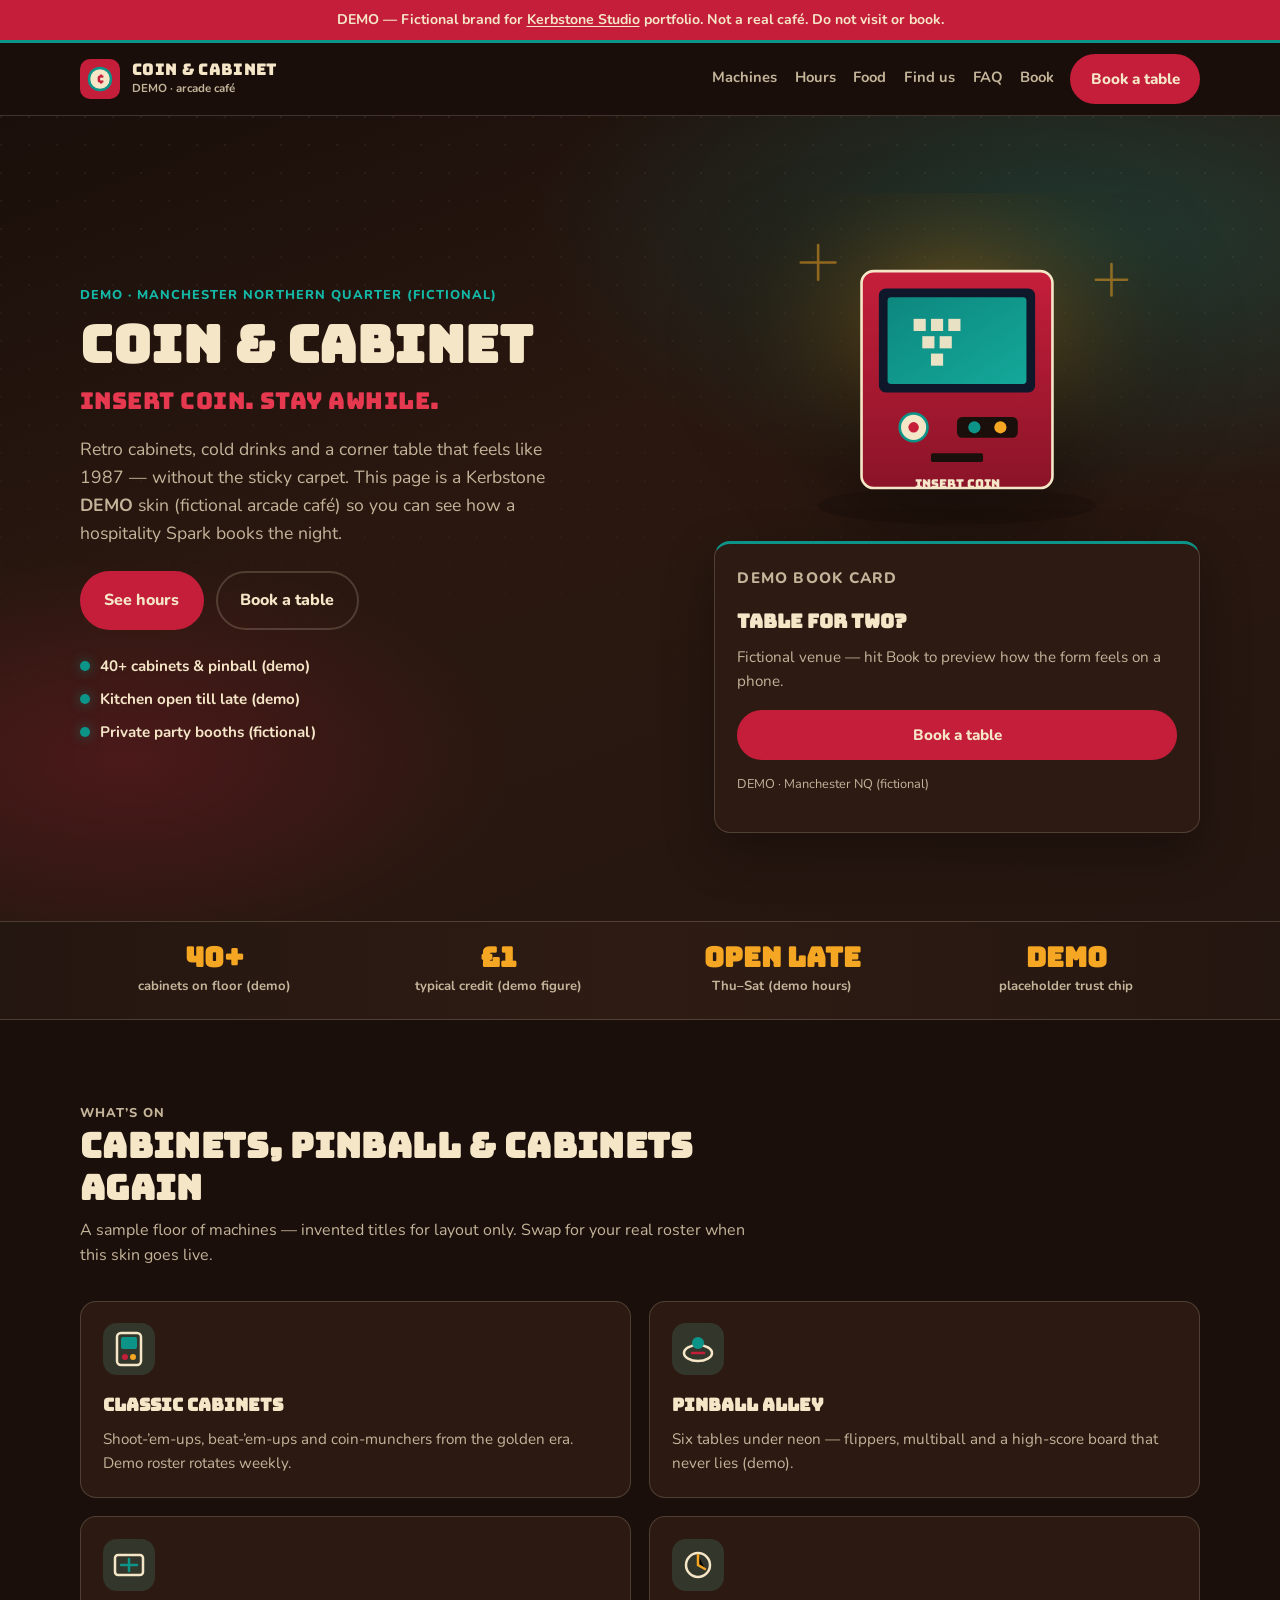
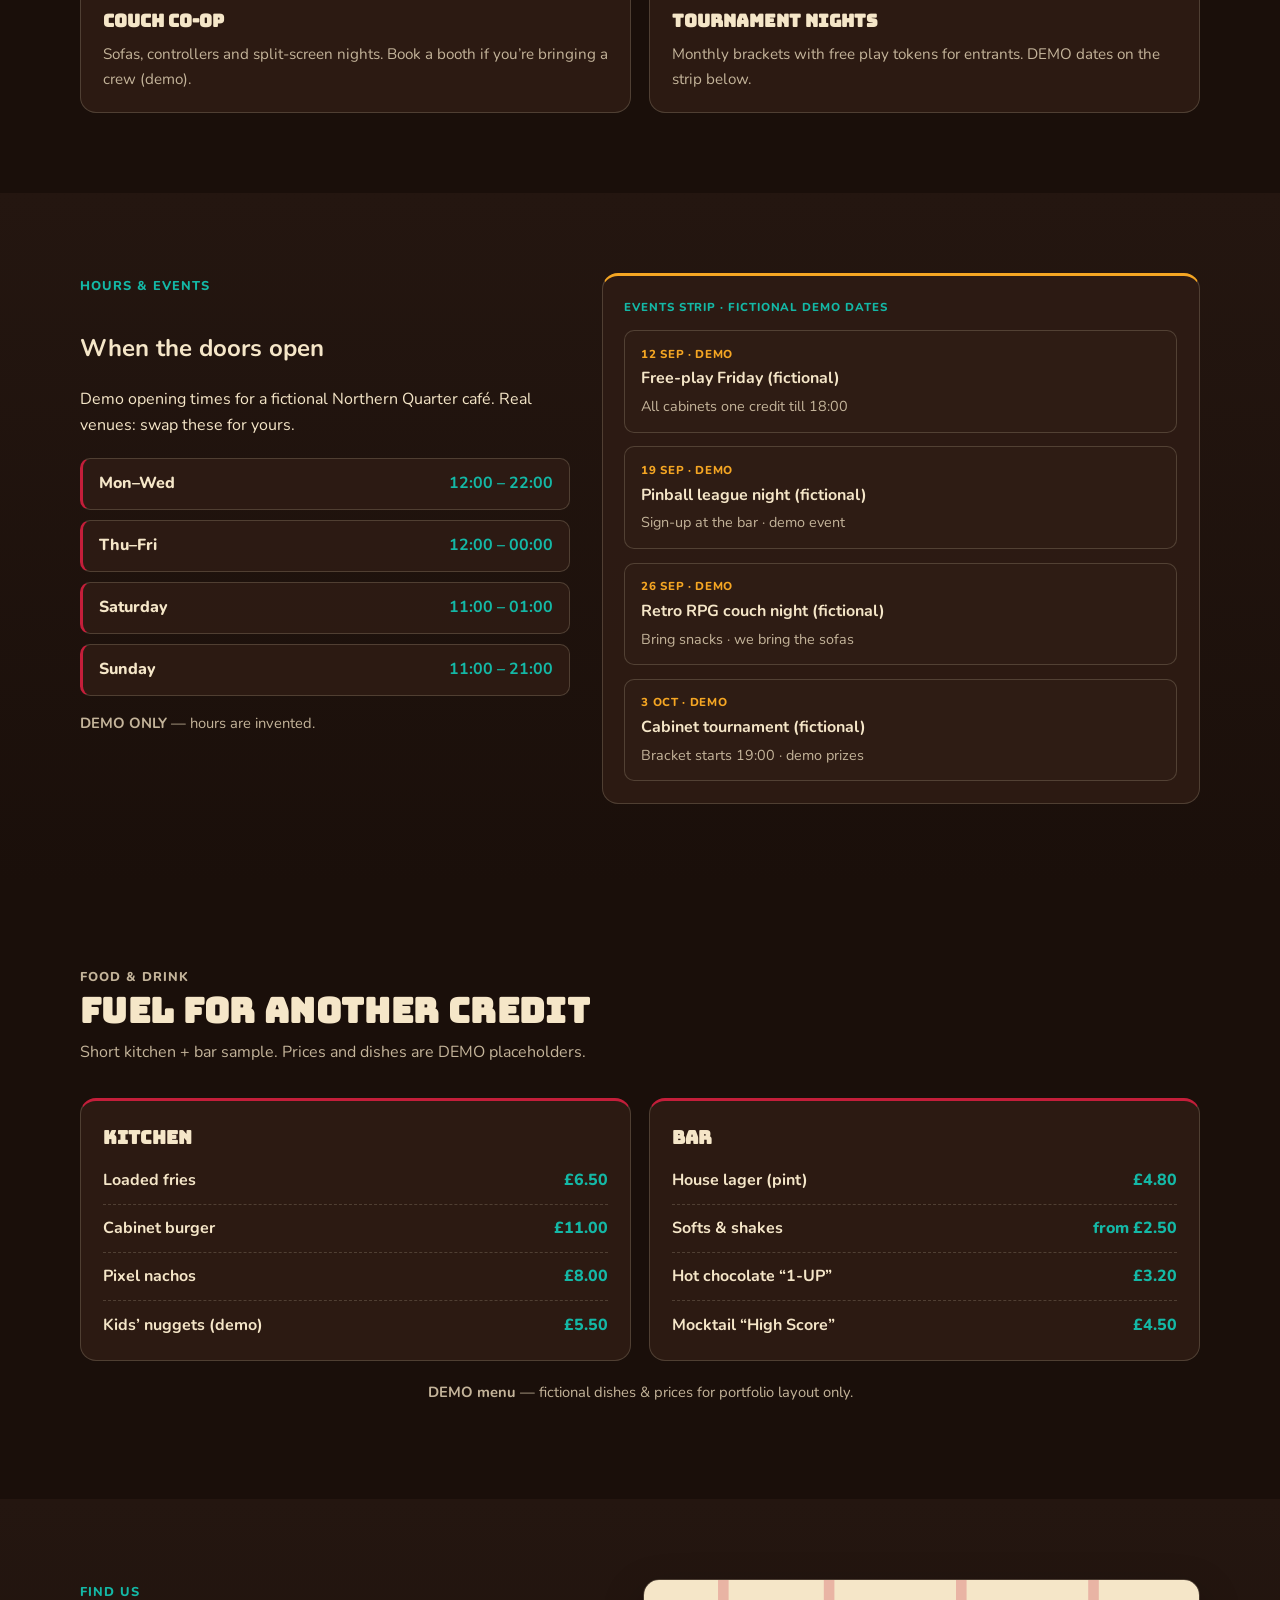
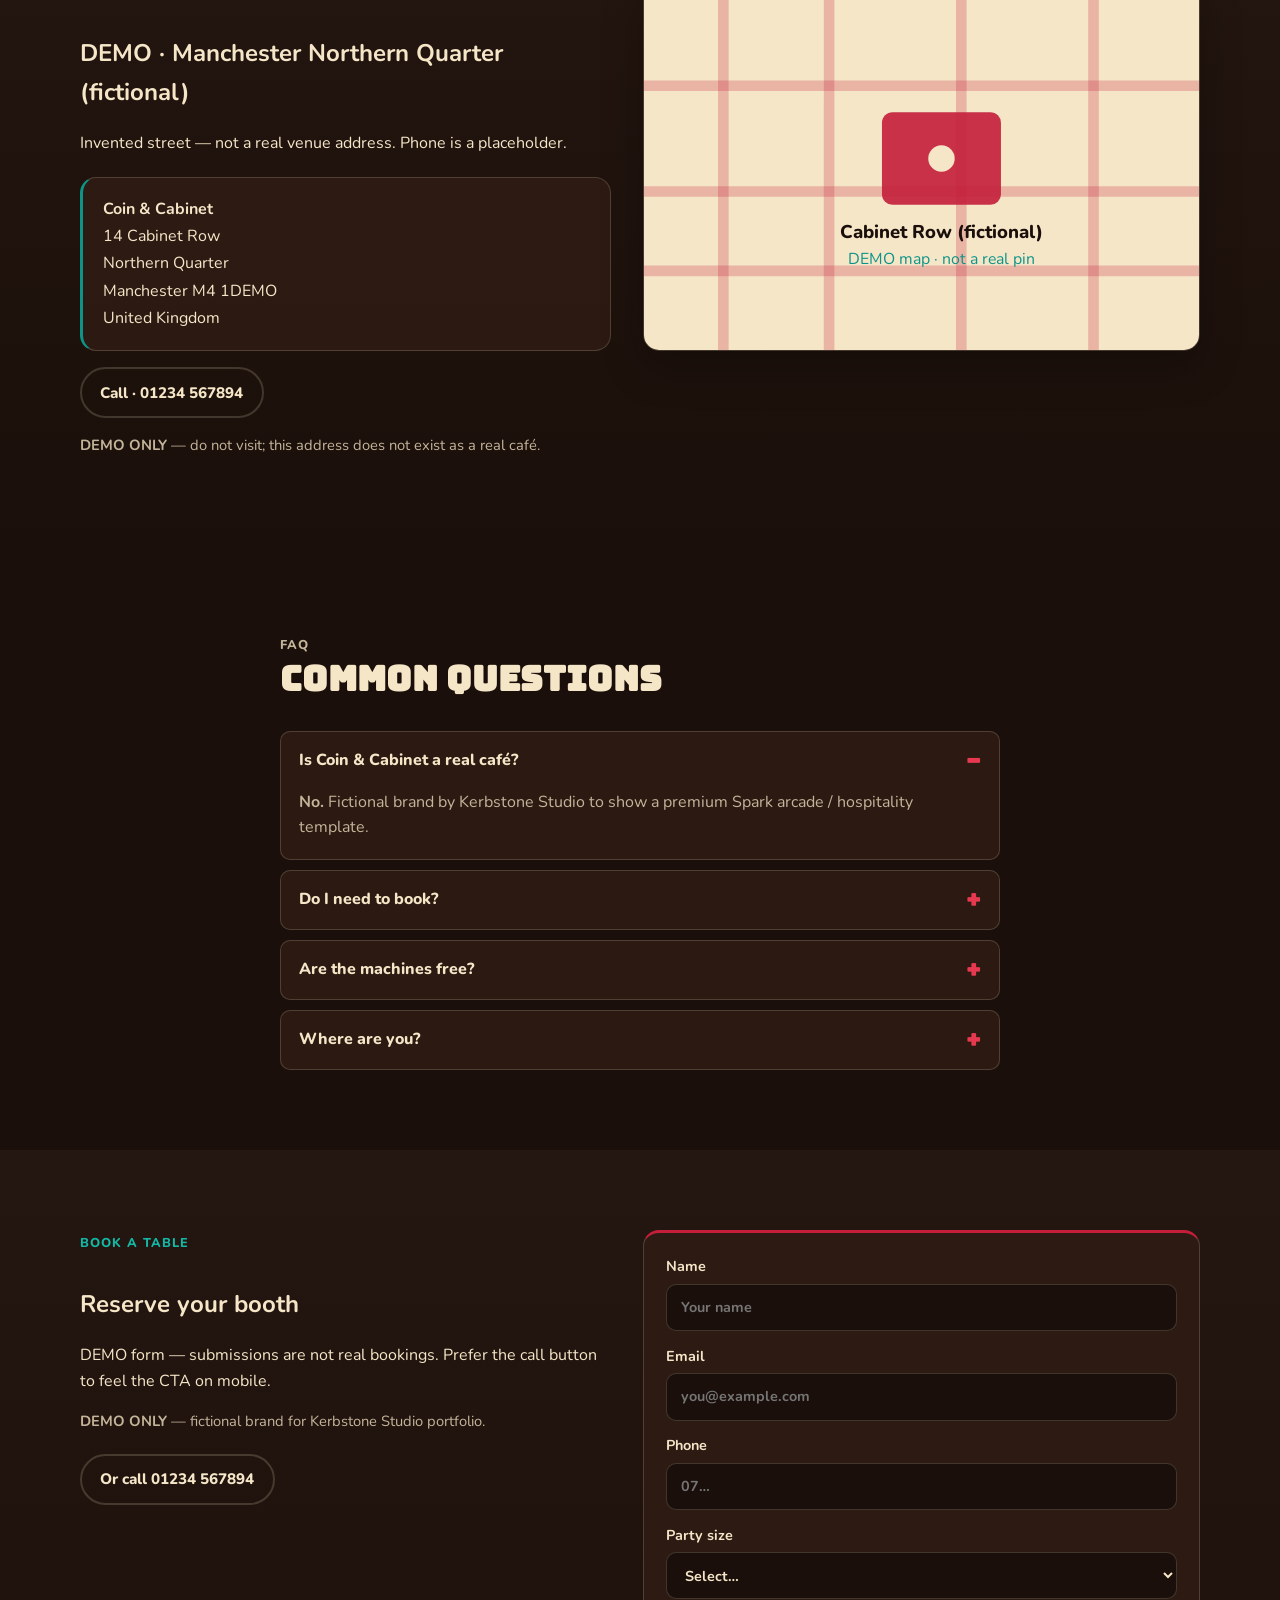
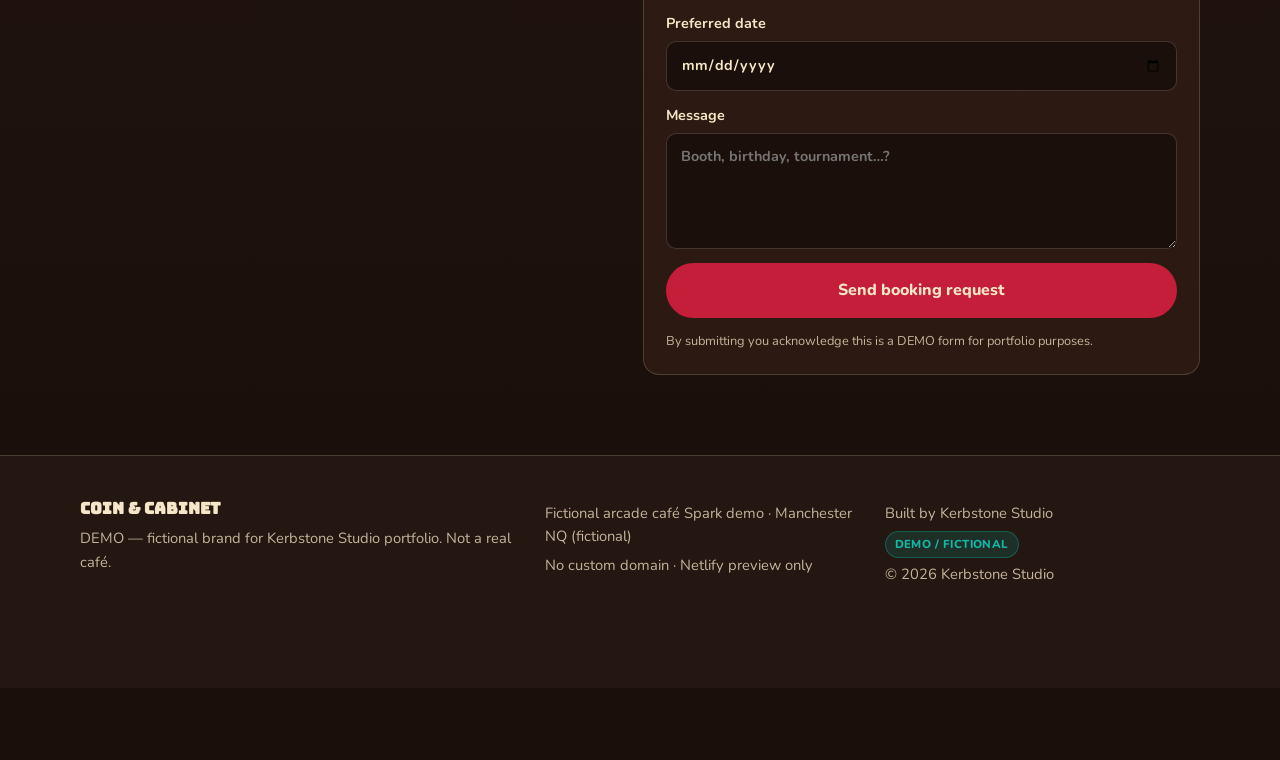
==== index.html @ 10a11011 "Initial DEMO Spark: coin-cabinet (fictional game site) Kerbstone Studio portfolio DEMO ONLY — not a " ====
<!DOCTYPE html>
<html lang="en-GB">
<head>
  <meta charset="UTF-8" />
  <meta name="viewport" content="width=device-width, initial-scale=1" />
  <meta name="description" content="DEMO — fictional Coin &amp; Cabinet arcade café for Kerbstone Studio portfolio. Not a real venue." />
  <meta name="robots" content="noindex, nofollow" />
  <meta name="theme-color" content="#1a0f0a" />
  <title>Coin &amp; Cabinet — DEMO | Kerbstone Studio</title>
  <link rel="preconnect" href="https://fonts.googleapis.com" />
  <link rel="preconnect" href="https://fonts.gstatic.com" crossorigin />
  <link href="https://fonts.googleapis.com/css2?family=Bungee&family=Nunito:wght@400;600;700;800&display=swap" rel="stylesheet" />
  <link rel="stylesheet" href="styles.css" />
</head>
<body>
  <a class="skip-link" href="#main">Skip to content</a>
  <div class="demo-banner" role="status">
    <strong>DEMO</strong> — Fictional brand for <em>Kerbstone Studio</em> portfolio. Not a real café. Do not visit or book.
  </div>
  <header class="site-header">
    <div class="wrap header-inner">
      <a class="logo" href="#top" aria-label="Coin &amp; Cabinet home">
        <svg class="logo-mark" viewBox="0 0 40 40" width="40" height="40" aria-hidden="true">
          <rect width="40" height="40" rx="10" fill="#c41e3a"/>
          <circle cx="20" cy="20" r="11" fill="#f5e6c8" stroke="#0d9488" stroke-width="2.5"/>
          <text x="20" y="24" text-anchor="middle" font-family="Bungee, sans-serif" font-size="11" fill="#c41e3a">¢</text>
        </svg>
        <span>
          <span class="logo-name">Coin &amp; Cabinet</span>
          <span class="logo-tag">DEMO · arcade café</span>
        </span>
      </a>
      <button class="nav-toggle" type="button" aria-expanded="false" aria-controls="primary-nav" aria-label="Menu">
        <span class="nav-toggle-bars" aria-hidden="true"><span></span><span></span><span></span></span>
      </button>
      <nav class="nav" id="primary-nav" aria-label="Primary">
        <a href="#machines">Machines</a>
        <a href="#hours">Hours</a>
        <a href="#menu">Food</a>
        <a href="#find-us">Find us</a>
        <a href="#faq">FAQ</a>
        <a href="#book">Book</a>
      </nav>
      <a class="btn btn-accent header-cta" href="#book">Book a table</a>
    </div>
  </header>
  <main id="main">
    <section class="hero" id="top">
      <div class="wrap hero-grid">
        <div class="hero-copy reveal">
          <p class="eyebrow">DEMO · Manchester Northern Quarter (fictional)</p>
          <h1>Coin &amp; Cabinet</h1>
          <p class="tagline">Insert coin. Stay awhile.</p>
          <p class="lede">Retro cabinets, cold drinks and a corner table that feels like 1987 — without the sticky carpet. This page is a Kerbstone <strong>DEMO</strong> skin (fictional arcade café) so you can see how a hospitality Spark books the night.</p>
          <div class="hero-actions">
            <a class="btn btn-accent btn-lg" href="#hours">See hours</a>
            <a class="btn btn-ghost btn-lg" href="#book">Book a table</a>
          </div>
          <ul class="hero-points">
            <li>40+ cabinets &amp; pinball (demo)</li>
            <li>Kitchen open till late (demo)</li>
            <li>Private party booths (fictional)</li>
          </ul>
        </div>
        <div class="hero-visual reveal">
          <svg class="hero-scene" viewBox="0 0 560 420" xmlns="http://www.w3.org/2000/svg" aria-hidden="true">
            <defs>
              <linearGradient id="cab" x1="0" y1="0" x2="0" y2="1"><stop stop-color="#c41e3a"/><stop offset="1" stop-color="#8b1428"/></linearGradient>
              <linearGradient id="screen" x1="0" y1="0" x2="1" y2="1"><stop stop-color="#0d9488"/><stop offset="1" stop-color="#14b8a6"/></linearGradient>
              <radialGradient id="glow" cx="50%" cy="35%" r="55%"><stop stop-color="#f5a623" stop-opacity=".4"/><stop offset="1" stop-color="transparent"/></radialGradient>
            </defs>
            <rect width="560" height="420" fill="url(#glow)"/>
            <ellipse cx="280" cy="360" rx="160" ry="22" fill="#1a0f0a" opacity=".45"/>
            <rect x="170" y="90" width="220" height="250" rx="14" fill="url(#cab)" stroke="#f5e6c8" stroke-width="3"/>
            <rect x="190" y="110" width="180" height="120" rx="8" fill="#0f172a"/>
            <rect x="200" y="120" width="160" height="100" rx="4" fill="url(#screen)" opacity=".9"/>
            <g fill="#f5e6c8" opacity=".95">
              <rect x="230" y="145" width="14" height="14"/><rect x="250" y="145" width="14" height="14"/><rect x="270" y="145" width="14" height="14"/>
              <rect x="240" y="165" width="14" height="14"/><rect x="260" y="165" width="14" height="14"/>
              <rect x="250" y="185" width="14" height="14"/>
            </g>
            <circle cx="230" cy="270" r="16" fill="#f5e6c8" stroke="#0d9488" stroke-width="3"/>
            <circle cx="230" cy="270" r="6" fill="#c41e3a"/>
            <rect x="280" y="258" width="70" height="24" rx="6" fill="#1a0f0a"/>
            <circle cx="300" cy="270" r="7" fill="#0d9488"/>
            <circle cx="330" cy="270" r="7" fill="#f5a623"/>
            <rect x="250" y="300" width="60" height="10" rx="2" fill="#1a0f0a"/>
            <text x="280" y="340" text-anchor="middle" font-family="Bungee, sans-serif" font-size="14" fill="#f5e6c8">INSERT COIN</text>
            <path d="M100 80h40M120 60v40M440 100h36M458 82v36" stroke="#f5a623" stroke-opacity=".5" stroke-width="3" stroke-linecap="round"/>
          </svg>
          <aside class="hero-card" aria-label="Quick book card">
            <p class="card-label">DEMO book card</p>
            <h2>Table for two?</h2>
            <p>Fictional venue — hit Book to preview how the form feels on a phone.</p>
            <a class="btn btn-accent btn-block" href="#book">Book a table</a>
            <p class="card-note">DEMO · Manchester NQ (fictional)</p>
          </aside>
        </div>
      </div>
    </section>

    <section class="metrics" aria-label="Trust chips">
      <div class="wrap metrics-grid">
        <div class="metric reveal"><strong>40+</strong><span>cabinets on floor (demo)</span></div>
        <div class="metric reveal"><strong>£1</strong><span>typical credit (demo figure)</span></div>
        <div class="metric reveal"><strong>Open late</strong><span>Thu–Sat (demo hours)</span></div>
        <div class="metric reveal"><strong>DEMO</strong><span>placeholder trust chip</span></div>
      </div>
    </section>

    <section class="section" id="machines">
      <div class="wrap">
        <header class="section-head reveal">
          <p class="eyebrow">What’s on</p>
          <h2>Cabinets, pinball &amp; cabinets again</h2>
          <p>A sample floor of machines — invented titles for layout only. Swap for your real roster when this skin goes live.</p>
        </header>
        <div class="card-grid">
          <article class="service-card reveal">
            <div class="icon" aria-hidden="true">
              <svg viewBox="0 0 48 48" width="48" height="48"><rect x="12" y="8" width="24" height="32" rx="4" fill="none" stroke="currentColor" stroke-width="2.5"/><rect x="16" y="12" width="16" height="12" rx="2" fill="var(--teal)"/><circle cx="20" cy="32" r="3" fill="var(--cherry)"/><circle cx="28" cy="32" r="3" fill="var(--amber)"/></svg>
            </div>
            <h3>Classic cabinets</h3>
            <p>Shoot-’em-ups, beat-’em-ups and coin-munchers from the golden era. Demo roster rotates weekly.</p>
          </article>
          <article class="service-card reveal">
            <div class="icon" aria-hidden="true">
              <svg viewBox="0 0 48 48" width="48" height="48"><ellipse cx="24" cy="28" rx="14" ry="8" fill="none" stroke="currentColor" stroke-width="2.5"/><circle cx="24" cy="18" r="6" fill="var(--teal)"/><path d="M18 28h12" stroke="var(--cherry)" stroke-width="2.5" stroke-linecap="round"/></svg>
            </div>
            <h3>Pinball alley</h3>
            <p>Six tables under neon — flippers, multiball and a high-score board that never lies (demo).</p>
          </article>
          <article class="service-card reveal">
            <div class="icon" aria-hidden="true">
              <svg viewBox="0 0 48 48" width="48" height="48"><rect x="10" y="14" width="28" height="20" rx="3" fill="none" stroke="currentColor" stroke-width="2.5"/><path d="M16 24h16M24 18v12" stroke="var(--teal)" stroke-width="2.5" stroke-linecap="round"/></svg>
            </div>
            <h3>Couch co-op</h3>
            <p>Sofas, controllers and split-screen nights. Book a booth if you’re bringing a crew (demo).</p>
          </article>
          <article class="service-card reveal">
            <div class="icon" aria-hidden="true">
              <svg viewBox="0 0 48 48" width="48" height="48"><circle cx="24" cy="24" r="12" fill="none" stroke="currentColor" stroke-width="2.5"/><path d="M24 14v10l7 4" stroke="var(--amber)" stroke-width="2.5" stroke-linecap="round"/></svg>
            </div>
            <h3>Tournament nights</h3>
            <p>Monthly brackets with free play tokens for entrants. DEMO dates on the strip below.</p>
          </article>
        </div>
      </div>
    </section>

    <section class="section section-alt" id="hours">
      <div class="wrap hours-grid">
        <div class="reveal">
          <p class="eyebrow">Hours &amp; events</p>
          <h2>When the doors open</h2>
          <p>Demo opening times for a fictional Northern Quarter café. Real venues: swap these for yours.</p>
          <dl class="hours-list">
            <div><dt>Mon–Wed</dt><dd>12:00 – 22:00</dd></div>
            <div><dt>Thu–Fri</dt><dd>12:00 – 00:00</dd></div>
            <div><dt>Saturday</dt><dd>11:00 – 01:00</dd></div>
            <div><dt>Sunday</dt><dd>11:00 – 21:00</dd></div>
          </dl>
          <p class="demo-note" style="margin-top:1rem"><strong>DEMO ONLY</strong> — hours are invented.</p>
        </div>
        <div class="events-strip reveal" aria-label="Events calendar strip">
          <p class="card-label">Events strip · fictional DEMO dates</p>
          <ul class="event-list">
            <li>
              <span class="event-date">12 Sep · DEMO</span>
              <strong>Free-play Friday (fictional)</strong>
              <span>All cabinets one credit till 18:00</span>
            </li>
            <li>
              <span class="event-date">19 Sep · DEMO</span>
              <strong>Pinball league night (fictional)</strong>
              <span>Sign-up at the bar · demo event</span>
            </li>
            <li>
              <span class="event-date">26 Sep · DEMO</span>
              <strong>Retro RPG couch night (fictional)</strong>
              <span>Bring snacks · we bring the sofas</span>
            </li>
            <li>
              <span class="event-date">3 Oct · DEMO</span>
              <strong>Cabinet tournament (fictional)</strong>
              <span>Bracket starts 19:00 · demo prizes</span>
            </li>
          </ul>
        </div>
      </div>
    </section>

    <section class="section" id="menu">
      <div class="wrap">
        <header class="section-head reveal">
          <p class="eyebrow">Food &amp; drink</p>
          <h2>Fuel for another credit</h2>
          <p>Short kitchen + bar sample. Prices and dishes are DEMO placeholders.</p>
        </header>
        <div class="menu-grid">
          <article class="menu-card reveal">
            <h3>Kitchen</h3>
            <ul class="menu-items">
              <li><span>Loaded fries</span><span class="price">£6.50</span></li>
              <li><span>Cabinet burger</span><span class="price">£11.00</span></li>
              <li><span>Pixel nachos</span><span class="price">£8.00</span></li>
              <li><span>Kids’ nuggets (demo)</span><span class="price">£5.50</span></li>
            </ul>
          </article>
          <article class="menu-card reveal">
            <h3>Bar</h3>
            <ul class="menu-items">
              <li><span>House lager (pint)</span><span class="price">£4.80</span></li>
              <li><span>Softs &amp; shakes</span><span class="price">from £2.50</span></li>
              <li><span>Hot chocolate “1-UP”</span><span class="price">£3.20</span></li>
              <li><span>Mocktail “High Score”</span><span class="price">£4.50</span></li>
            </ul>
          </article>
        </div>
        <p class="demo-note" style="margin-top:1.25rem;text-align:center"><strong>DEMO menu</strong> — fictional dishes &amp; prices for portfolio layout only.</p>
      </div>
    </section>

    <section class="section section-alt" id="find-us">
      <div class="wrap find-grid">
        <div class="reveal">
          <p class="eyebrow">Find us</p>
          <h2>DEMO · Manchester Northern Quarter (fictional)</h2>
          <p>Invented street — not a real venue address. Phone is a placeholder.</p>
          <address class="find-address">
            <strong>Coin &amp; Cabinet</strong><br />
            14 Cabinet Row<br />
            Northern Quarter<br />
            Manchester M4 1DEMO<br />
            United Kingdom
          </address>
          <p style="margin-top:1rem"><a class="btn btn-ghost" href="tel:01234567894">Call · 01234 567894</a></p>
          <p class="demo-note" style="margin-top:1rem"><strong>DEMO ONLY</strong> — do not visit; this address does not exist as a real café.</p>
        </div>
        <div class="map-card reveal" aria-hidden="true">
          <svg class="map-svg" viewBox="0 0 420 280" xmlns="http://www.w3.org/2000/svg">
            <rect width="420" height="280" fill="#f5e6c8"/>
            <g stroke="#c41e3a" stroke-opacity=".25" stroke-width="8" fill="none">
              <path d="M0 80h420M0 160h420M0 220h420"/>
              <path d="M60 0v280M140 0v280M240 0v280M340 0v280"/>
            </g>
            <rect x="180" y="100" width="90" height="70" rx="8" fill="#c41e3a" opacity=".9"/>
            <circle cx="225" cy="135" r="10" fill="#f5e6c8"/>
            <text x="225" y="195" text-anchor="middle" font-family="Nunito, sans-serif" font-weight="800" font-size="14" fill="#1a0f0a">Cabinet Row (fictional)</text>
            <text x="225" y="215" text-anchor="middle" font-family="Nunito, sans-serif" font-size="12" fill="#0d9488">DEMO map · not a real pin</text>
          </svg>
        </div>
      </div>
    </section>

    <section class="section" id="faq">
      <div class="wrap narrow">
        <header class="section-head reveal">
          <p class="eyebrow">FAQ</p>
          <h2>Common questions</h2>
        </header>
        <div class="faq-list">
          <details class="reveal" open>
            <summary>Is Coin &amp; Cabinet a real café?</summary>
            <p><strong>No.</strong> Fictional brand by Kerbstone Studio to show a premium Spark arcade / hospitality template.</p>
          </details>
          <details class="reveal">
            <summary>Do I need to book?</summary>
            <p>Demo policy: walk-ins welcome most evenings; book a table for groups of 6+ or tournament nights.</p>
          </details>
          <details class="reveal">
            <summary>Are the machines free?</summary>
            <p>Demo: tokens or card credits at the bar. Some free-play windows on event nights (see the fictional strip).</p>
          </details>
          <details class="reveal">
            <summary>Where are you?</summary>
            <p>Demo address only — Cabinet Row, Manchester Northern Quarter (fictional). Swap for your real street when this skin becomes a live site.</p>
          </details>
        </div>
      </div>
    </section>

    <section class="section section-alt" id="book">
      <div class="wrap contact-grid">
        <div class="reveal">
          <p class="eyebrow">Book a table</p>
          <h2>Reserve your booth</h2>
          <p>DEMO form — submissions are not real bookings. Prefer the call button to feel the CTA on mobile.</p>
          <p class="demo-note" style="margin-top:1rem"><strong>DEMO ONLY</strong> — fictional brand for Kerbstone Studio portfolio.</p>
          <p style="margin-top:1.25rem"><a class="btn btn-ghost" href="tel:01234567894">Or call 01234 567894</a></p>
        </div>
        <form class="reveal" name="coin-cabinet-book" method="POST" data-netlify="true" netlify-honeypot="bot-field" action="/thanks.html">
          <input type="hidden" name="form-name" value="coin-cabinet-book" />
          <p class="honeypot"><label>Don’t fill this out: <input name="bot-field" tabindex="-1" autocomplete="off" /></label></p>
          <label>Name <input type="text" name="name" required autocomplete="name" placeholder="Your name" /></label>
          <label>Email <input type="email" name="email" required autocomplete="email" placeholder="you@example.com" /></label>
          <label>Phone <input type="tel" name="phone" autocomplete="tel" placeholder="07…" /></label>
          <label>Party size
            <select name="party-size" required>
              <option value="">Select…</option>
              <option>2</option>
              <option>3–4</option>
              <option>5–6</option>
              <option>7+</option>
            </select>
          </label>
          <label>Preferred date <input type="date" name="date" /></label>
          <label>Message <textarea name="message" rows="4" placeholder="Booth, birthday, tournament…?"></textarea></label>
          <button class="btn btn-accent btn-lg btn-block" type="submit">Send booking request</button>
          <p class="form-note">By submitting you acknowledge this is a DEMO form for portfolio purposes.</p>
        </form>
      </div>
    </section>
  </main>
  <footer class="site-footer">
    <div class="wrap footer-inner">
      <div>
        <strong>Coin &amp; Cabinet</strong>
        <p>DEMO — fictional brand for Kerbstone Studio portfolio. Not a real café.</p>
      </div>
      <div>
        <p>Fictional arcade café Spark demo · Manchester NQ (fictional)</p>
        <p>No custom domain · Netlify preview only</p>
      </div>
      <div>
        <p>Built by Kerbstone Studio</p>
        <p><span class="demo-pill">DEMO / fictional</span></p>
        <p>&copy; <span data-year></span> Kerbstone Studio</p>
      </div>
    </div>
  </footer>
  <div class="mobile-call" role="region" aria-label="Quick actions">
    <a class="btn btn-accent" href="#book">Book a table</a>
    <a class="btn btn-ghost" href="tel:01234567894">Call</a>
  </div>
  <script src="script.js" defer></script>
</body>
</html>
---- styles.css ----
/* Coin & Cabinet DEMO — Kerbstone Studio Spark · cream / cherry / teal */
:root {
  --bg: #1a0f0a; --bg2: #241610; --surface: #2e1c14; --surface2: #3a2418;
  --cream: #f5e6c8; --text: #f5e6c8; --muted: #c4b49a;
  --cherry: #c41e3a; --cherry2: #e63950; --teal: #0d9488; --teal2: #14b8a6; --amber: #f5a623;
  --accent: var(--cherry); --accent2: var(--cherry2); --accent-ink: #f5e6c8;
  --line: rgba(245,230,200,.18); --card: rgba(46,28,20,.92); --glow: rgba(196,30,58,.4);
  --mesh1: #2a1810; --mesh2: #1f1210;
  --display: 'Bungee', system-ui, sans-serif; --body: 'Nunito', system-ui, sans-serif;
  --radius: 16px; --radius-sm: 10px; --wrap: 1120px; --header-h: 72px;
  --ease: cubic-bezier(.22,1,.36,1);
}
*,*::before,*::after{box-sizing:border-box}
html{scroll-behavior:smooth}
@media (prefers-reduced-motion:reduce){
  html{scroll-behavior:auto}
  *,*::before,*::after{animation-duration:.01ms!important;animation-iteration-count:1!important;transition-duration:.01ms!important}
  .reveal{opacity:1!important;transform:none!important}
}
body{margin:0;font-family:var(--body);color:var(--text);background:var(--bg);line-height:1.6;-webkit-font-smoothing:antialiased;padding-bottom:72px}
img,svg{max-width:100%;display:block}
a{color:var(--teal2);text-underline-offset:3px}
a:hover{color:var(--amber)}
.wrap{width:min(100% - 2rem,var(--wrap));margin-inline:auto}
.narrow{width:min(100% - 2rem,720px)}
.skip-link{position:absolute;left:-999px;top:0;background:var(--cherry);color:var(--cream);padding:.75rem 1rem;z-index:1000;border-radius:0 0 var(--radius-sm) 0;font-weight:800}
.skip-link:focus{left:0}
.demo-banner{background:var(--cherry);color:var(--cream);text-align:center;padding:.55rem 1rem;font-size:.88rem;font-weight:700;position:sticky;top:0;z-index:60;border-bottom:3px solid var(--teal)}
.demo-banner em{font-style:normal;text-decoration:underline;text-underline-offset:2px}
.demo-note{color:var(--muted);font-size:.92rem}
.demo-pill{display:inline-block;font-size:.72rem;font-weight:800;letter-spacing:.04em;text-transform:uppercase;padding:.2rem .55rem;border-radius:999px;background:rgba(13,148,136,.2);color:var(--teal2);border:1px solid rgba(13,148,136,.45)}
.site-header{position:sticky;top:0;z-index:50;backdrop-filter:blur(14px);background:color-mix(in srgb,var(--bg) 84%,transparent);border-bottom:1px solid var(--line);transition:box-shadow .3s var(--ease)}
.site-header.is-scrolled{box-shadow:0 8px 30px rgba(0,0,0,.35)}
.header-inner{display:flex;align-items:center;gap:1rem;min-height:var(--header-h)}
.logo{display:flex;align-items:center;gap:.75rem;text-decoration:none;color:var(--text)}
.logo-name{display:block;font-family:var(--display);font-size:1rem;letter-spacing:.02em;line-height:1.15;color:var(--cream)}
.logo-tag{display:block;font-size:.72rem;color:var(--muted);font-weight:700}
.nav{display:flex;gap:1.1rem;margin-left:auto;align-items:center}
.nav a{color:var(--muted);text-decoration:none;font-weight:700;font-size:.92rem;padding:.35rem 0;border-bottom:2px solid transparent;transition:color .2s,border-color .2s}
.nav a:hover,.nav a:focus-visible{color:var(--cream);border-bottom-color:var(--teal)}
.nav-toggle{display:none;margin-left:auto;background:var(--surface2);border:1px solid var(--line);color:var(--text);width:44px;height:44px;border-radius:var(--radius-sm);cursor:pointer;align-items:center;justify-content:center}
.nav-toggle:focus-visible{outline:2px solid var(--teal);outline-offset:2px}
.nav-toggle-bars{display:flex;flex-direction:column;gap:5px;width:18px}
.nav-toggle-bars span{display:block;height:2px;background:var(--cream);border-radius:2px;transition:transform .25s var(--ease),opacity .2s}
.nav-toggle[aria-expanded="true"] .nav-toggle-bars span:nth-child(1){transform:translateY(7px) rotate(45deg)}
.nav-toggle[aria-expanded="true"] .nav-toggle-bars span:nth-child(2){opacity:0}
.nav-toggle[aria-expanded="true"] .nav-toggle-bars span:nth-child(3){transform:translateY(-7px) rotate(-45deg)}
.header-cta{flex-shrink:0}
.btn{display:inline-flex;align-items:center;justify-content:center;gap:.5rem;font-family:var(--body);font-weight:800;font-size:.95rem;text-decoration:none;padding:.7rem 1.15rem;border-radius:999px;border:2px solid transparent;cursor:pointer;transition:transform .2s var(--ease),box-shadow .2s,background .2s,color .2s,border-color .2s}
.btn:focus-visible{outline:2px solid var(--teal2);outline-offset:3px}
.btn:hover{transform:translateY(-1px)}
.btn-accent{background:var(--cherry);color:var(--cream);box-shadow:0 0 0 0 var(--glow);border-color:var(--cherry)}
.btn-accent:hover{box-shadow:0 8px 28px var(--glow);background:var(--cherry2)}
.btn-ghost{background:transparent;color:var(--cream);border-color:var(--line)}
.btn-ghost:hover{border-color:var(--teal);color:var(--teal2)}
.btn-block{width:100%}
.btn-lg{padding:.9rem 1.4rem;font-size:1rem}
.hero{position:relative;overflow:hidden;padding:clamp(2.5rem,6vw,5rem) 0 clamp(3rem,7vw,5.5rem);background:radial-gradient(ellipse 80% 60% at 85% 15%,rgba(13,148,136,.28),transparent 55%),radial-gradient(ellipse 60% 50% at 10% 80%,rgba(196,30,58,.22),transparent 50%),linear-gradient(160deg,var(--bg) 0%,var(--mesh1) 45%,var(--bg2) 100%)}
.hero::before{content:"";position:absolute;inset:0;pointer-events:none;opacity:.35;background-image:radial-gradient(circle at 1px 1px,var(--line) 1px,transparent 0);background-size:28px 28px;mask-image:linear-gradient(180deg,#000,transparent 85%)}
.hero-grid{position:relative;display:grid;gap:2.5rem;align-items:center;grid-template-columns:1.1fr .9fr}
.eyebrow{display:inline-flex;align-items:center;gap:.5rem;font-size:.8rem;font-weight:800;letter-spacing:.08em;text-transform:uppercase;color:var(--teal2);margin:0 0 .75rem}
.hero h1{font-family:var(--display);font-size:clamp(2rem,5vw,3.2rem);line-height:1.1;letter-spacing:.01em;margin:0 0 .5rem;color:var(--cream)}
.tagline{font-family:var(--display);font-size:clamp(1.1rem,2.5vw,1.45rem);color:var(--cherry2);margin:0 0 1rem;letter-spacing:.02em}
.lede{font-size:1.1rem;color:var(--muted);margin:0 0 1.5rem;max-width:44ch}
.hero-actions{display:flex;flex-wrap:wrap;gap:.75rem;margin-bottom:1.5rem}
.hero-points{list-style:none;padding:0;margin:0;display:grid;gap:.55rem}
.hero-points li{display:flex;align-items:center;gap:.6rem;font-weight:700;font-size:.95rem}
.hero-points li::before{content:"";width:10px;height:10px;border-radius:50%;background:var(--teal);box-shadow:0 0 12px rgba(13,148,136,.55);flex-shrink:0}
.hero-visual{position:relative}
.hero-scene{width:100%;height:auto;filter:drop-shadow(0 20px 40px rgba(0,0,0,.4))}
.hero-card{margin-top:-1rem;background:var(--card);border:1px solid var(--line);border-radius:var(--radius);padding:1.35rem 1.4rem;box-shadow:0 20px 50px rgba(0,0,0,.3);backdrop-filter:blur(10px);border-top:3px solid var(--teal)}
.card-label{font-size:.72rem;font-weight:800;letter-spacing:.08em;text-transform:uppercase;color:var(--teal2);margin:0 0 .4rem}
.hero-card h2{font-family:var(--display);font-size:1.2rem;margin:0 0 .5rem;color:var(--cream)}
.hero-card p{color:var(--muted);margin:0 0 1rem;font-size:.95rem}
.card-note{margin-top:.85rem!important;font-size:.8rem!important}
.metrics{border-block:1px solid var(--line);background:linear-gradient(90deg,var(--bg2),var(--surface),var(--bg2));padding:1.25rem 0}
.metrics-grid{display:grid;grid-template-columns:repeat(4,1fr);gap:1rem;text-align:center}
.metric strong{display:block;font-family:var(--display);font-size:clamp(1.2rem,3vw,1.7rem);color:var(--amber);line-height:1.15}
.metric span{font-size:.82rem;color:var(--muted);font-weight:700}
.section{padding:clamp(3rem,7vw,5rem) 0}
.section-alt{background:linear-gradient(180deg,var(--bg2),var(--bg))}
.section-head{margin-bottom:2rem;max-width:42rem}
.section-head h2{font-family:var(--display);font-size:clamp(1.5rem,3.5vw,2.15rem);margin:0 0 .6rem;letter-spacing:.01em;line-height:1.2;color:var(--cream)}
.section-head p{color:var(--muted);margin:0}
.card-grid{display:grid;grid-template-columns:repeat(2,1fr);gap:1.15rem}
.service-card{background:var(--card);border:1px solid var(--line);border-radius:var(--radius);padding:1.35rem;transition:transform .25s var(--ease),border-color .25s,box-shadow .25s}
.service-card:hover{transform:translateY(-4px);border-color:var(--teal);box-shadow:0 16px 40px rgba(0,0,0,.25)}
.service-card .icon{width:52px;height:52px;border-radius:14px;display:grid;place-items:center;background:color-mix(in srgb,var(--teal) 16%,var(--surface2));color:var(--cream);margin-bottom:1rem}
.service-card h3{font-family:var(--display);font-size:1.1rem;margin:0 0 .45rem;color:var(--cream)}
.service-card p{margin:0;color:var(--muted);font-size:.95rem}
.hours-grid{display:grid;grid-template-columns:.9fr 1.1fr;gap:2rem;align-items:start}
.hours-list{margin:1.25rem 0 0;padding:0;display:grid;gap:.65rem}
.hours-list>div{display:flex;justify-content:space-between;gap:1rem;padding:.75rem 1rem;background:var(--card);border:1px solid var(--line);border-radius:var(--radius-sm);border-left:3px solid var(--cherry)}
.hours-list dt{font-weight:800;margin:0}
.hours-list dd{margin:0;color:var(--teal2);font-weight:700}
.events-strip{background:var(--card);border:1px solid var(--line);border-radius:var(--radius);padding:1.35rem;border-top:3px solid var(--amber)}
.event-list{list-style:none;margin:.85rem 0 0;padding:0;display:grid;gap:.85rem}
.event-list li{display:grid;gap:.2rem;padding:.85rem 1rem;background:var(--surface);border-radius:var(--radius-sm);border:1px solid var(--line)}
.event-date{font-size:.72rem;font-weight:800;letter-spacing:.06em;text-transform:uppercase;color:var(--amber)}
.event-list strong{color:var(--cream);font-size:1rem}
.event-list span:last-child{color:var(--muted);font-size:.9rem}
.menu-grid{display:grid;grid-template-columns:1fr 1fr;gap:1.15rem}
.menu-card{background:var(--card);border:1px solid var(--line);border-radius:var(--radius);padding:1.35rem;border-top:3px solid var(--cherry)}
.menu-card h3{font-family:var(--display);font-size:1.15rem;margin:0 0 1rem;color:var(--cream)}
.menu-items{list-style:none;margin:0;padding:0;display:grid;gap:.7rem}
.menu-items li{display:flex;justify-content:space-between;gap:1rem;align-items:baseline;padding-bottom:.65rem;border-bottom:1px dashed var(--line);font-weight:700}
.menu-items li:last-child{border-bottom:0;padding-bottom:0}
.price{color:var(--teal2);font-weight:800;white-space:nowrap}
.find-grid{display:grid;grid-template-columns:1fr 1.05fr;gap:2rem;align-items:start}
.find-address{font-style:normal;margin-top:1.25rem;padding:1.15rem 1.25rem;background:var(--card);border:1px solid var(--line);border-radius:var(--radius);border-left:3px solid var(--teal);line-height:1.7}
.map-card{border-radius:var(--radius);overflow:hidden;border:1px solid var(--line);box-shadow:0 16px 40px rgba(0,0,0,.25)}
.map-svg{width:100%;height:auto}
.faq-list{display:grid;gap:.65rem}
.faq-list details{background:var(--card);border:1px solid var(--line);border-radius:var(--radius-sm);padding:0;overflow:hidden}
.faq-list summary{cursor:pointer;list-style:none;font-weight:800;padding:1rem 1.15rem;display:flex;justify-content:space-between;align-items:center;gap:1rem}
.faq-list summary::-webkit-details-marker{display:none}
.faq-list summary::after{content:"+";font-family:var(--display);font-size:1.25rem;color:var(--cherry2);line-height:1}
.faq-list details[open] summary::after{content:"–"}
.faq-list details p{margin:0;padding:0 1.15rem 1.1rem;color:var(--muted)}
.faq-list summary:focus-visible{outline:2px solid var(--teal);outline-offset:-2px}
.contact-grid{display:grid;grid-template-columns:1fr 1.05fr;gap:2rem;align-items:start}
form{display:grid;gap:.85rem;background:var(--card);border:1px solid var(--line);border-radius:var(--radius);padding:1.4rem;border-top:3px solid var(--cherry)}
label{display:grid;gap:.35rem;font-weight:700;font-size:.9rem}
input,select,textarea{font:inherit;color:var(--cream);background:var(--bg);border:1px solid var(--line);border-radius:var(--radius-sm);padding:.7rem .85rem;width:100%}
input:focus-visible,select:focus-visible,textarea:focus-visible{outline:2px solid var(--teal);outline-offset:1px;border-color:var(--teal)}
select option{background:var(--bg);color:var(--cream)}
.honeypot{position:absolute;left:-10000px;height:0;overflow:hidden}
.form-note{margin:0;font-size:.8rem;color:var(--muted)}
.site-footer{border-top:1px solid var(--line);padding:2.5rem 0 6rem;background:var(--bg2)}
.footer-inner{display:grid;grid-template-columns:1.4fr 1fr 1fr;gap:1.5rem;color:var(--muted);font-size:.92rem}
.footer-inner strong{color:var(--cream);font-family:var(--display);font-size:1rem}
.footer-inner p{margin:.35rem 0}
.mobile-call{position:fixed;bottom:0;left:0;right:0;z-index:70;display:none;padding:.65rem .85rem calc(.65rem + env(safe-area-inset-bottom));background:color-mix(in srgb,var(--bg) 90%,transparent);backdrop-filter:blur(12px);border-top:1px solid var(--line);gap:.65rem}
.mobile-call .btn{flex:1}
.reveal{opacity:0;transform:translateY(18px);transition:opacity .7s var(--ease),transform .7s var(--ease)}
.reveal.is-in{opacity:1;transform:none}
.thanks{padding:4rem 0;text-align:center;min-height:50vh}
.thanks h1{font-family:var(--display);font-size:clamp(1.6rem,4vw,2.3rem);color:var(--cream)}
@media (max-width:900px){
  .hero-grid,.hours-grid,.find-grid,.contact-grid{grid-template-columns:1fr}
  .menu-grid{grid-template-columns:1fr}
  .metrics-grid{grid-template-columns:1fr 1fr}
  .footer-inner{grid-template-columns:1fr}
  .header-cta{display:none}
  .nav-toggle{display:inline-flex}
  .nav{position:fixed;inset:calc(var(--header-h) + 2.2rem) .75rem auto;display:none;flex-direction:column;align-items:stretch;gap:0;margin:0;background:var(--surface);border:1px solid var(--line);border-radius:var(--radius);padding:.5rem;box-shadow:0 20px 50px rgba(0,0,0,.4);z-index:55}
  .nav.is-open{display:flex}
  .nav a{padding:.85rem 1rem;border-bottom:0;border-radius:var(--radius-sm)}
  .nav a:hover{background:var(--surface2)}
  .mobile-call{display:flex}
}
@media (max-width:560px){
  .card-grid{grid-template-columns:1fr}
  .hero h1{max-width:none}
}
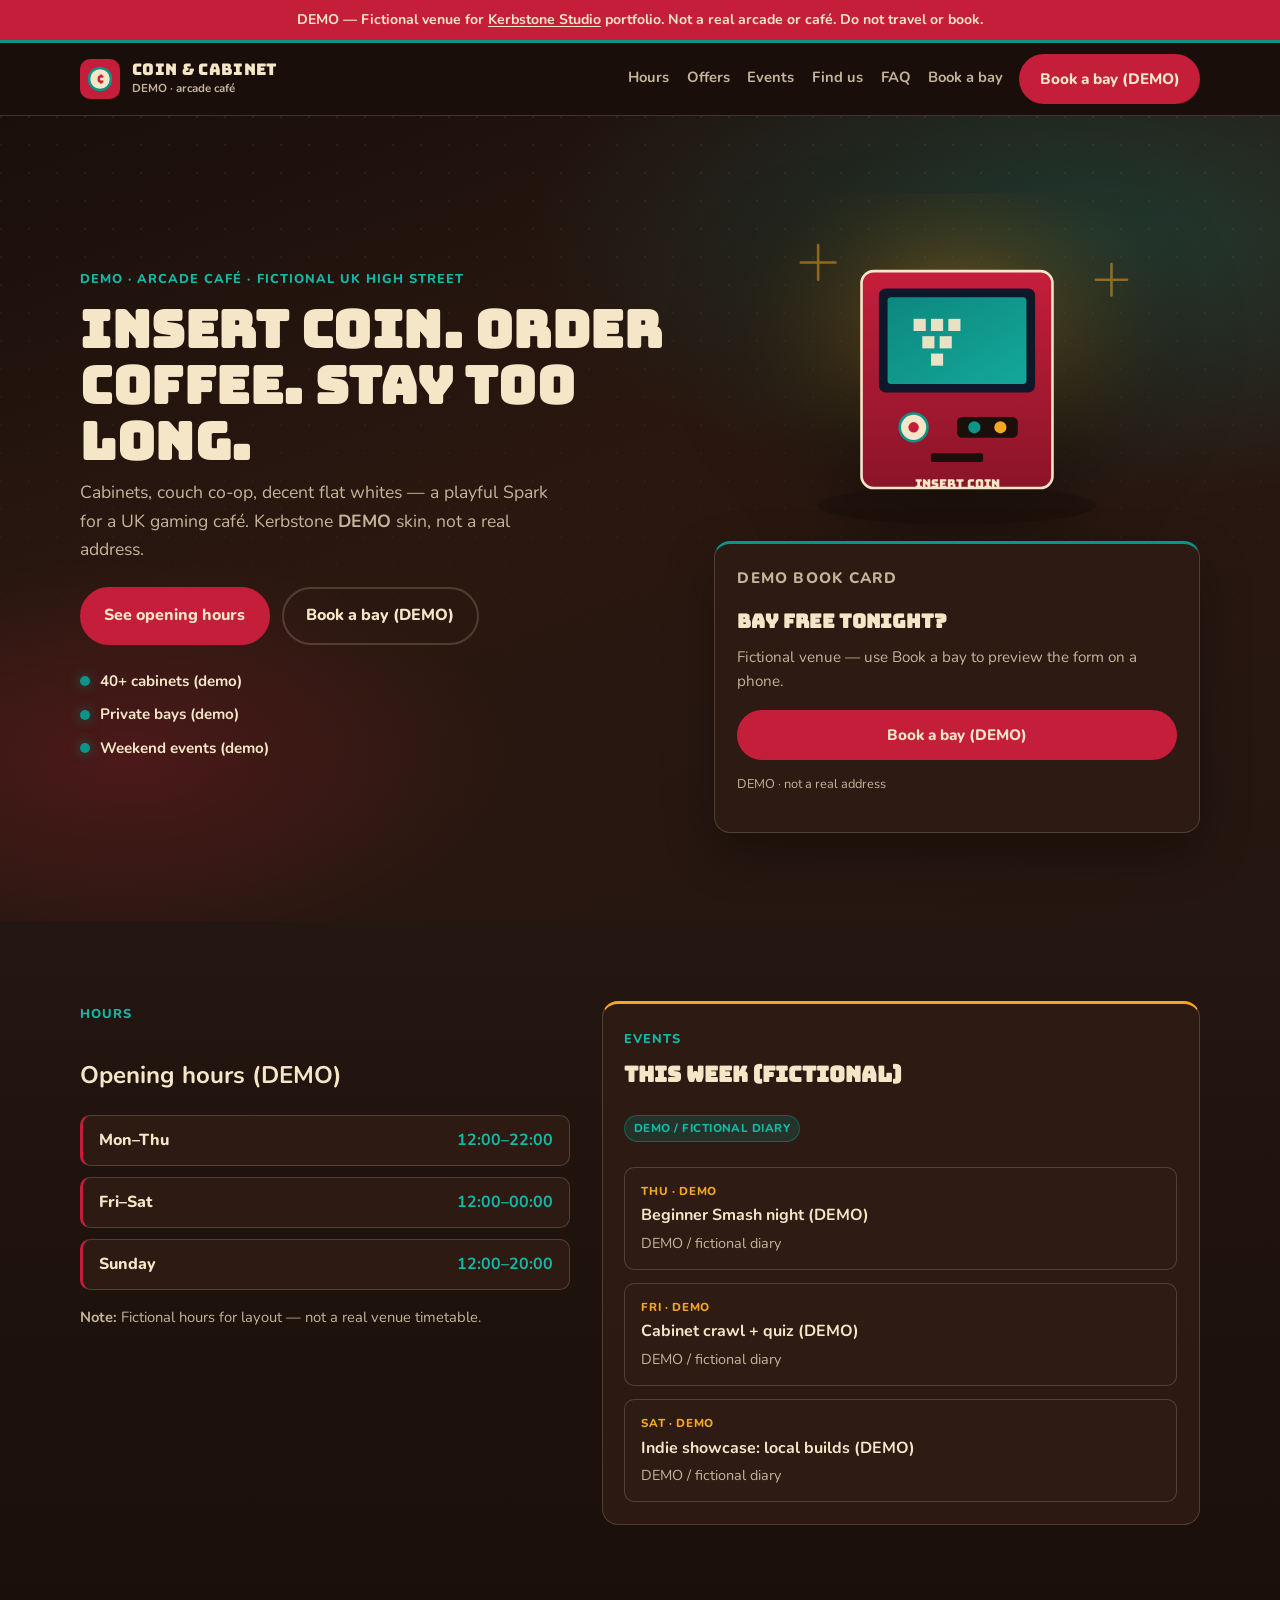
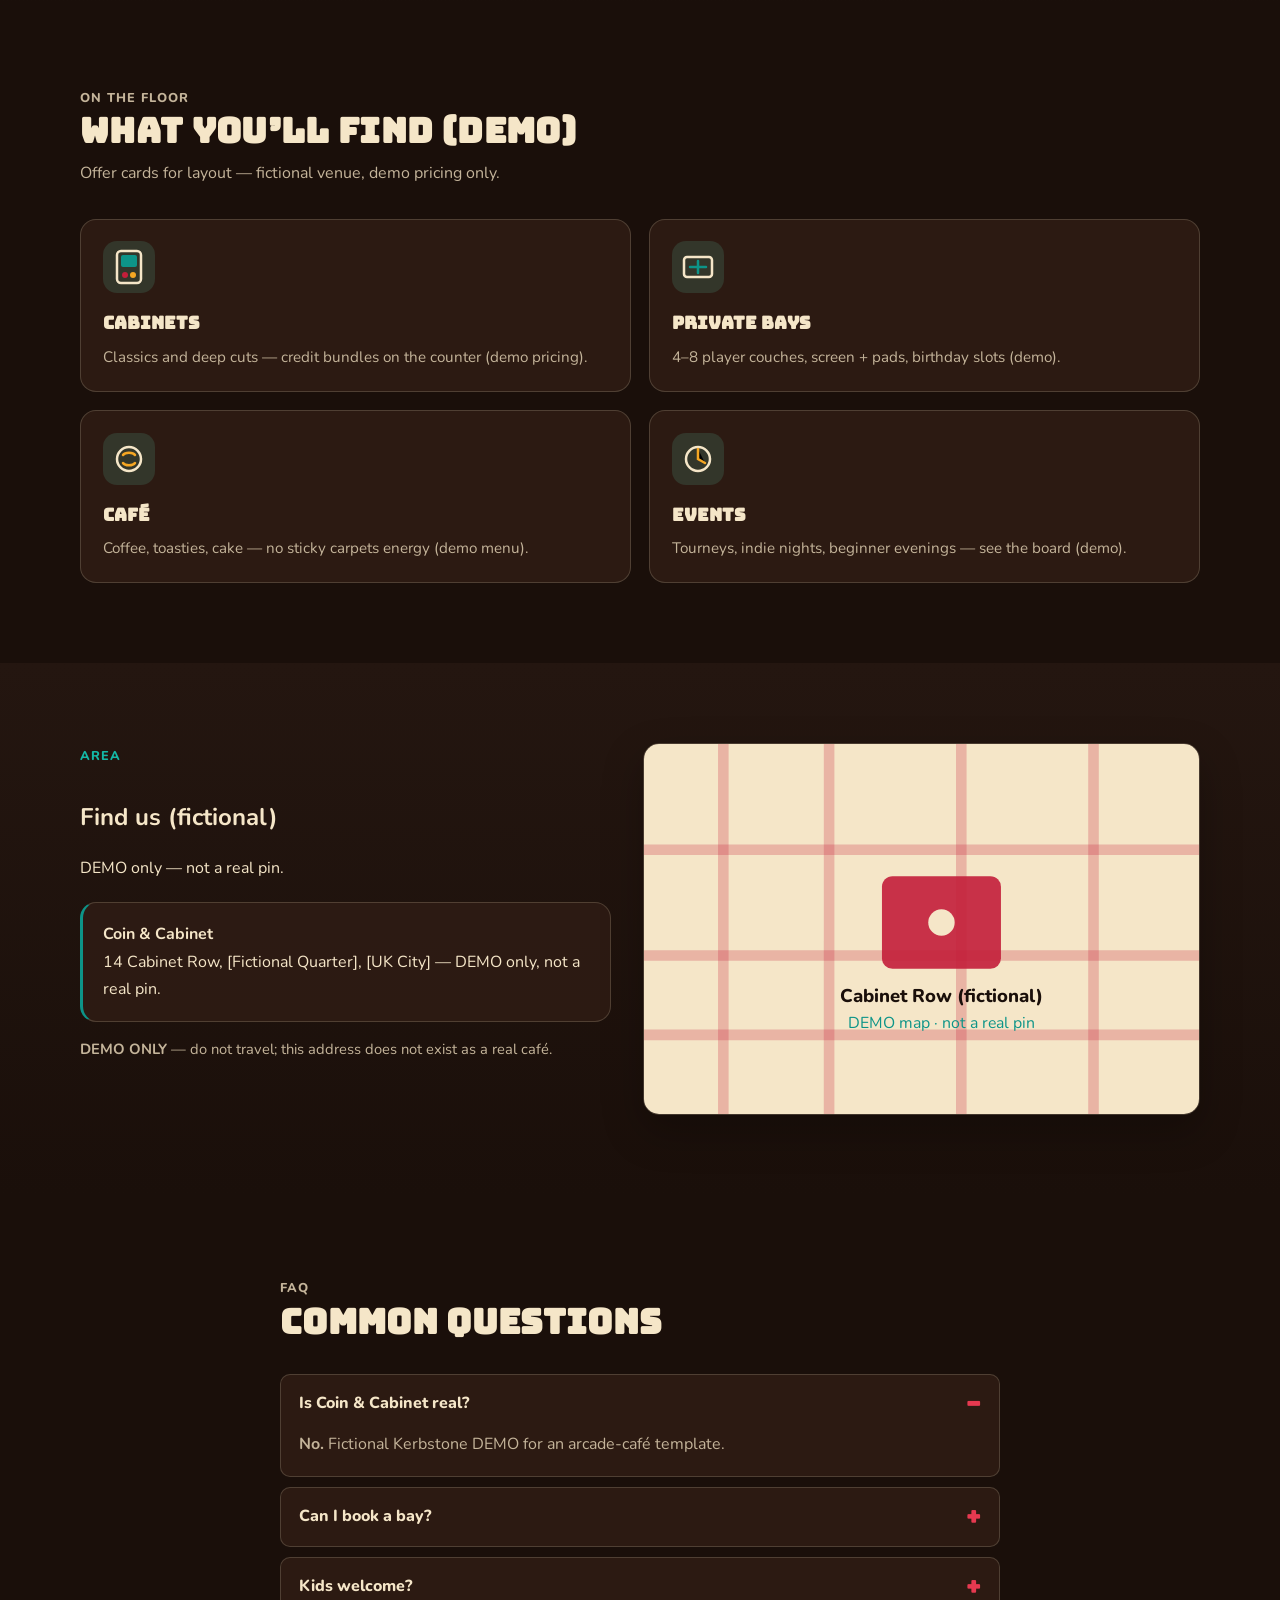
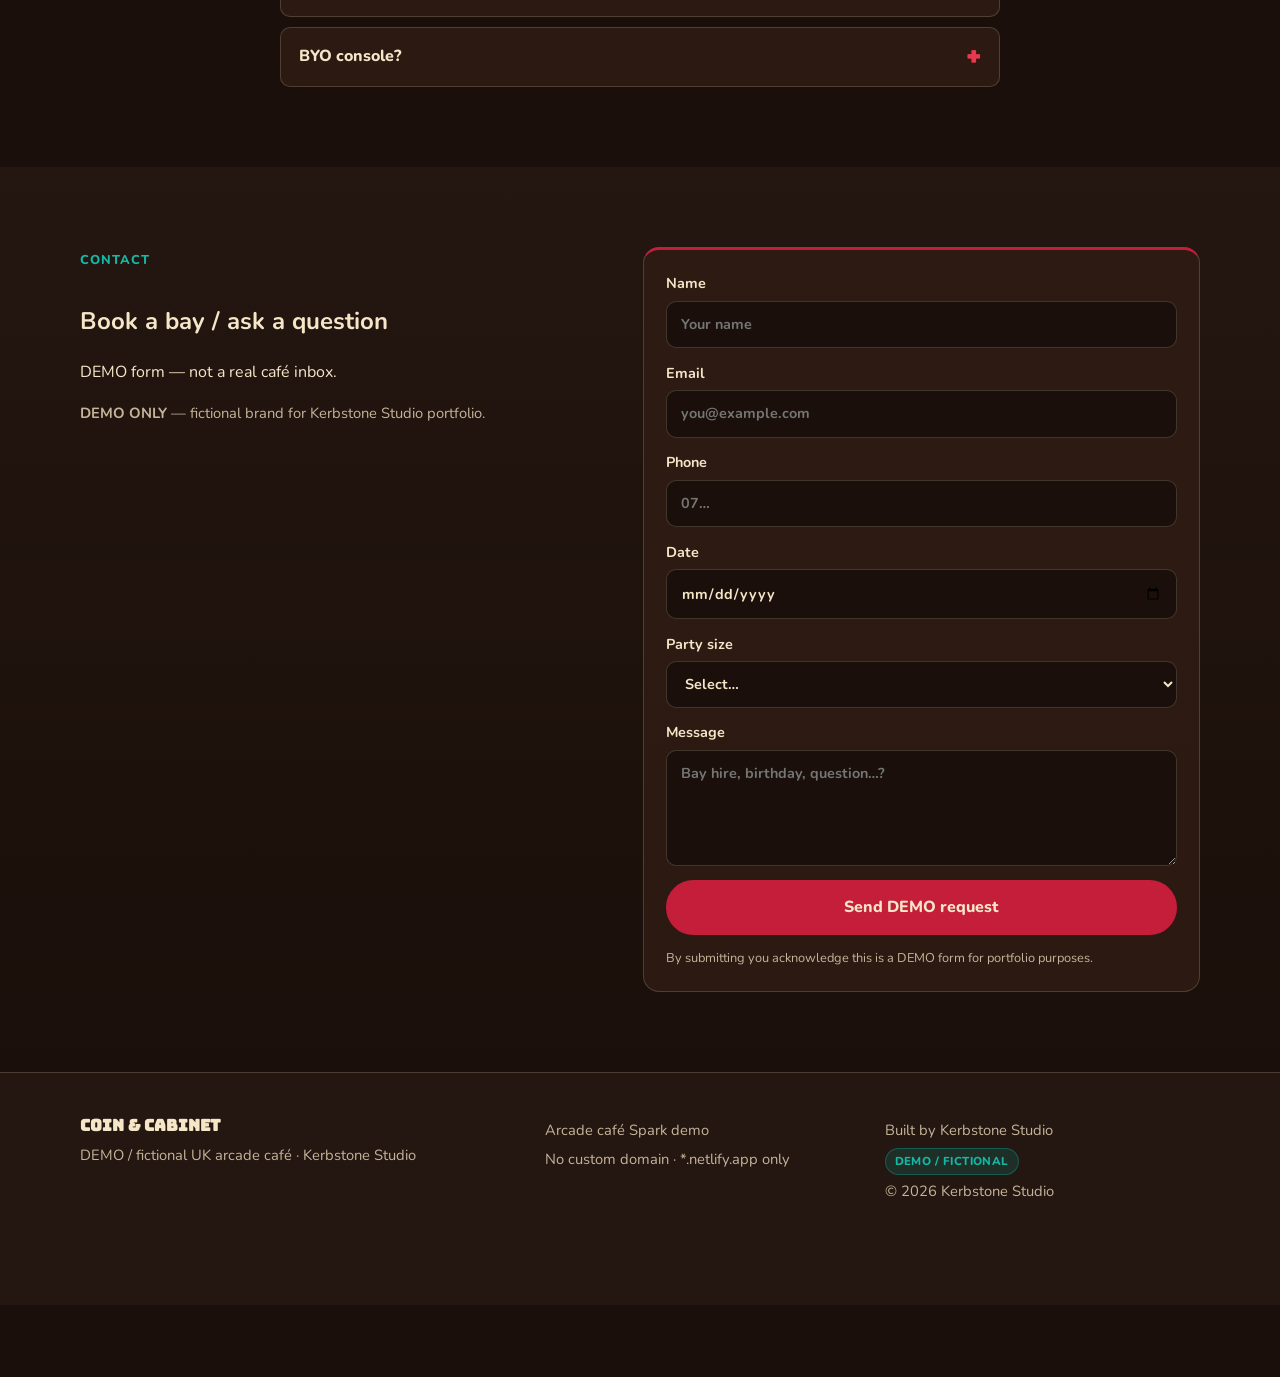
==== commit 49f53e2e: "Complete brief: team/factions/specs polish (DEMO ONLY)" ====
--- a/index.html
+++ b/index.html
@@ -3,7 +3,7 @@
 <head>
   <meta charset="UTF-8" />
   <meta name="viewport" content="width=device-width, initial-scale=1" />
-  <meta name="description" content="DEMO — fictional Coin &amp; Cabinet arcade café for Kerbstone Studio portfolio. Not a real venue." />
+  <meta name="description" content="DEMO — fictional UK arcade / gaming café Spark. Hours, events, bay booking. Not a real venue." />
   <meta name="robots" content="noindex, nofollow" />
   <meta name="theme-color" content="#1a0f0a" />
   <title>Coin &amp; Cabinet — DEMO | Kerbstone Studio</title>
@@ -15,7 +15,7 @@
 <body>
   <a class="skip-link" href="#main">Skip to content</a>
   <div class="demo-banner" role="status">
-    <strong>DEMO</strong> — Fictional brand for <em>Kerbstone Studio</em> portfolio. Not a real café. Do not visit or book.
+    <strong>DEMO</strong> — Fictional venue for <em>Kerbstone Studio</em> portfolio. Not a real arcade or café. Do not travel or book.
   </div>
   <header class="site-header">
     <div class="wrap header-inner">
@@ -34,32 +34,31 @@
         <span class="nav-toggle-bars" aria-hidden="true"><span></span><span></span><span></span></span>
       </button>
       <nav class="nav" id="primary-nav" aria-label="Primary">
-        <a href="#machines">Machines</a>
         <a href="#hours">Hours</a>
-        <a href="#menu">Food</a>
+        <a href="#offers">Offers</a>
+        <a href="#events">Events</a>
         <a href="#find-us">Find us</a>
         <a href="#faq">FAQ</a>
-        <a href="#book">Book</a>
+        <a href="#book">Book a bay</a>
       </nav>
-      <a class="btn btn-accent header-cta" href="#book">Book a table</a>
+      <a class="btn btn-accent header-cta" href="#book">Book a bay (DEMO)</a>
     </div>
   </header>
   <main id="main">
     <section class="hero" id="top">
       <div class="wrap hero-grid">
         <div class="hero-copy reveal">
-          <p class="eyebrow">DEMO · Manchester Northern Quarter (fictional)</p>
-          <h1>Coin &amp; Cabinet</h1>
-          <p class="tagline">Insert coin. Stay awhile.</p>
-          <p class="lede">Retro cabinets, cold drinks and a corner table that feels like 1987 — without the sticky carpet. This page is a Kerbstone <strong>DEMO</strong> skin (fictional arcade café) so you can see how a hospitality Spark books the night.</p>
+          <p class="eyebrow">DEMO · Arcade café · Fictional UK high street</p>
+          <h1>Insert coin. Order coffee. Stay too long.</h1>
+          <p class="lede">Cabinets, couch co-op, decent flat whites — a playful Spark for a UK gaming café. Kerbstone <strong>DEMO</strong> skin, not a real address.</p>
           <div class="hero-actions">
-            <a class="btn btn-accent btn-lg" href="#hours">See hours</a>
-            <a class="btn btn-ghost btn-lg" href="#book">Book a table</a>
+            <a class="btn btn-accent btn-lg" href="#hours">See opening hours</a>
+            <a class="btn btn-ghost btn-lg" href="#book">Book a bay (DEMO)</a>
           </div>
           <ul class="hero-points">
-            <li>40+ cabinets &amp; pinball (demo)</li>
-            <li>Kitchen open till late (demo)</li>
-            <li>Private party booths (fictional)</li>
+            <li>40+ cabinets (demo)</li>
+            <li>Private bays (demo)</li>
+            <li>Weekend events (demo)</li>
           </ul>
         </div>
         <div class="hero-visual reveal">
@@ -90,60 +89,11 @@
           </svg>
           <aside class="hero-card" aria-label="Quick book card">
             <p class="card-label">DEMO book card</p>
-            <h2>Table for two?</h2>
-            <p>Fictional venue — hit Book to preview how the form feels on a phone.</p>
-            <a class="btn btn-accent btn-block" href="#book">Book a table</a>
-            <p class="card-note">DEMO · Manchester NQ (fictional)</p>
+            <h2>Bay free tonight?</h2>
+            <p>Fictional venue — use Book a bay to preview the form on a phone.</p>
+            <a class="btn btn-accent btn-block" href="#book">Book a bay (DEMO)</a>
+            <p class="card-note">DEMO · not a real address</p>
           </aside>
-        </div>
-      </div>
-    </section>
-
-    <section class="metrics" aria-label="Trust chips">
-      <div class="wrap metrics-grid">
-        <div class="metric reveal"><strong>40+</strong><span>cabinets on floor (demo)</span></div>
-        <div class="metric reveal"><strong>£1</strong><span>typical credit (demo figure)</span></div>
-        <div class="metric reveal"><strong>Open late</strong><span>Thu–Sat (demo hours)</span></div>
-        <div class="metric reveal"><strong>DEMO</strong><span>placeholder trust chip</span></div>
-      </div>
-    </section>
-
-    <section class="section" id="machines">
-      <div class="wrap">
-        <header class="section-head reveal">
-          <p class="eyebrow">What’s on</p>
-          <h2>Cabinets, pinball &amp; cabinets again</h2>
-          <p>A sample floor of machines — invented titles for layout only. Swap for your real roster when this skin goes live.</p>
-        </header>
-        <div class="card-grid">
-          <article class="service-card reveal">
-            <div class="icon" aria-hidden="true">
-              <svg viewBox="0 0 48 48" width="48" height="48"><rect x="12" y="8" width="24" height="32" rx="4" fill="none" stroke="currentColor" stroke-width="2.5"/><rect x="16" y="12" width="16" height="12" rx="2" fill="var(--teal)"/><circle cx="20" cy="32" r="3" fill="var(--cherry)"/><circle cx="28" cy="32" r="3" fill="var(--amber)"/></svg>
-            </div>
-            <h3>Classic cabinets</h3>
-            <p>Shoot-’em-ups, beat-’em-ups and coin-munchers from the golden era. Demo roster rotates weekly.</p>
-          </article>
-          <article class="service-card reveal">
-            <div class="icon" aria-hidden="true">
-              <svg viewBox="0 0 48 48" width="48" height="48"><ellipse cx="24" cy="28" rx="14" ry="8" fill="none" stroke="currentColor" stroke-width="2.5"/><circle cx="24" cy="18" r="6" fill="var(--teal)"/><path d="M18 28h12" stroke="var(--cherry)" stroke-width="2.5" stroke-linecap="round"/></svg>
-            </div>
-            <h3>Pinball alley</h3>
-            <p>Six tables under neon — flippers, multiball and a high-score board that never lies (demo).</p>
-          </article>
-          <article class="service-card reveal">
-            <div class="icon" aria-hidden="true">
-              <svg viewBox="0 0 48 48" width="48" height="48"><rect x="10" y="14" width="28" height="20" rx="3" fill="none" stroke="currentColor" stroke-width="2.5"/><path d="M16 24h16M24 18v12" stroke="var(--teal)" stroke-width="2.5" stroke-linecap="round"/></svg>
-            </div>
-            <h3>Couch co-op</h3>
-            <p>Sofas, controllers and split-screen nights. Book a booth if you’re bringing a crew (demo).</p>
-          </article>
-          <article class="service-card reveal">
-            <div class="icon" aria-hidden="true">
-              <svg viewBox="0 0 48 48" width="48" height="48"><circle cx="24" cy="24" r="12" fill="none" stroke="currentColor" stroke-width="2.5"/><path d="M24 14v10l7 4" stroke="var(--amber)" stroke-width="2.5" stroke-linecap="round"/></svg>
-            </div>
-            <h3>Tournament nights</h3>
-            <p>Monthly brackets with free play tokens for entrants. DEMO dates on the strip below.</p>
-          </article>
         </div>
       </div>
     </section>
@@ -151,91 +101,91 @@
     <section class="section section-alt" id="hours">
       <div class="wrap hours-grid">
         <div class="reveal">
-          <p class="eyebrow">Hours &amp; events</p>
-          <h2>When the doors open</h2>
-          <p>Demo opening times for a fictional Northern Quarter café. Real venues: swap these for yours.</p>
+          <p class="eyebrow">Hours</p>
+          <h2>Opening hours (DEMO)</h2>
           <dl class="hours-list">
-            <div><dt>Mon–Wed</dt><dd>12:00 – 22:00</dd></div>
-            <div><dt>Thu–Fri</dt><dd>12:00 – 00:00</dd></div>
-            <div><dt>Saturday</dt><dd>11:00 – 01:00</dd></div>
-            <div><dt>Sunday</dt><dd>11:00 – 21:00</dd></div>
+            <div><dt>Mon–Thu</dt><dd>12:00–22:00</dd></div>
+            <div><dt>Fri–Sat</dt><dd>12:00–00:00</dd></div>
+            <div><dt>Sunday</dt><dd>12:00–20:00</dd></div>
           </dl>
-          <p class="demo-note" style="margin-top:1rem"><strong>DEMO ONLY</strong> — hours are invented.</p>
-        </div>
-        <div class="events-strip reveal" aria-label="Events calendar strip">
-          <p class="card-label">Events strip · fictional DEMO dates</p>
+          <p class="demo-note" style="margin-top:1rem"><strong>Note:</strong> Fictional hours for layout — not a real venue timetable.</p>
+        </div>
+        <div class="events-strip reveal" id="events" aria-label="Events calendar strip">
+          <p class="eyebrow" style="margin:0 0 .5rem">Events</p>
+          <h2 style="font-family:var(--display);font-size:1.35rem;margin:0 0 .75rem;color:var(--cream)">This week (fictional)</h2>
+          <p class="demo-pill">DEMO / fictional diary</p>
           <ul class="event-list">
             <li>
-              <span class="event-date">12 Sep · DEMO</span>
-              <strong>Free-play Friday (fictional)</strong>
-              <span>All cabinets one credit till 18:00</span>
+              <span class="event-date">Thu · DEMO</span>
+              <strong>Beginner Smash night (DEMO)</strong>
+              <span>DEMO / fictional diary</span>
             </li>
             <li>
-              <span class="event-date">19 Sep · DEMO</span>
-              <strong>Pinball league night (fictional)</strong>
-              <span>Sign-up at the bar · demo event</span>
+              <span class="event-date">Fri · DEMO</span>
+              <strong>Cabinet crawl + quiz (DEMO)</strong>
+              <span>DEMO / fictional diary</span>
             </li>
             <li>
-              <span class="event-date">26 Sep · DEMO</span>
-              <strong>Retro RPG couch night (fictional)</strong>
-              <span>Bring snacks · we bring the sofas</span>
-            </li>
-            <li>
-              <span class="event-date">3 Oct · DEMO</span>
-              <strong>Cabinet tournament (fictional)</strong>
-              <span>Bracket starts 19:00 · demo prizes</span>
+              <span class="event-date">Sat · DEMO</span>
+              <strong>Indie showcase: local builds (DEMO)</strong>
+              <span>DEMO / fictional diary</span>
             </li>
           </ul>
         </div>
       </div>
     </section>
 
-    <section class="section" id="menu">
+    <section class="section" id="offers">
       <div class="wrap">
         <header class="section-head reveal">
-          <p class="eyebrow">Food &amp; drink</p>
-          <h2>Fuel for another credit</h2>
-          <p>Short kitchen + bar sample. Prices and dishes are DEMO placeholders.</p>
+          <p class="eyebrow">On the floor</p>
+          <h2>What you’ll find (DEMO)</h2>
+          <p>Offer cards for layout — fictional venue, demo pricing only.</p>
         </header>
-        <div class="menu-grid">
-          <article class="menu-card reveal">
-            <h3>Kitchen</h3>
-            <ul class="menu-items">
-              <li><span>Loaded fries</span><span class="price">£6.50</span></li>
-              <li><span>Cabinet burger</span><span class="price">£11.00</span></li>
-              <li><span>Pixel nachos</span><span class="price">£8.00</span></li>
-              <li><span>Kids’ nuggets (demo)</span><span class="price">£5.50</span></li>
-            </ul>
-          </article>
-          <article class="menu-card reveal">
-            <h3>Bar</h3>
-            <ul class="menu-items">
-              <li><span>House lager (pint)</span><span class="price">£4.80</span></li>
-              <li><span>Softs &amp; shakes</span><span class="price">from £2.50</span></li>
-              <li><span>Hot chocolate “1-UP”</span><span class="price">£3.20</span></li>
-              <li><span>Mocktail “High Score”</span><span class="price">£4.50</span></li>
-            </ul>
-          </article>
-        </div>
-        <p class="demo-note" style="margin-top:1.25rem;text-align:center"><strong>DEMO menu</strong> — fictional dishes &amp; prices for portfolio layout only.</p>
+        <div class="card-grid">
+          <article class="service-card reveal">
+            <div class="icon" aria-hidden="true">
+              <svg viewBox="0 0 48 48" width="48" height="48"><rect x="12" y="8" width="24" height="32" rx="4" fill="none" stroke="currentColor" stroke-width="2.5"/><rect x="16" y="12" width="16" height="12" rx="2" fill="var(--teal)"/><circle cx="20" cy="32" r="3" fill="var(--cherry)"/><circle cx="28" cy="32" r="3" fill="var(--amber)"/></svg>
+            </div>
+            <h3>Cabinets</h3>
+            <p>Classics and deep cuts — credit bundles on the counter (demo pricing).</p>
+          </article>
+          <article class="service-card reveal">
+            <div class="icon" aria-hidden="true">
+              <svg viewBox="0 0 48 48" width="48" height="48"><rect x="10" y="14" width="28" height="20" rx="3" fill="none" stroke="currentColor" stroke-width="2.5"/><path d="M16 24h16M24 18v12" stroke="var(--teal)" stroke-width="2.5" stroke-linecap="round"/></svg>
+            </div>
+            <h3>Private bays</h3>
+            <p>4–8 player couches, screen + pads, birthday slots (demo).</p>
+          </article>
+          <article class="service-card reveal">
+            <div class="icon" aria-hidden="true">
+              <svg viewBox="0 0 48 48" width="48" height="48"><circle cx="24" cy="24" r="12" fill="none" stroke="currentColor" stroke-width="2.5"/><path d="M18 20c2-3 10-3 12 0M18 28c2 3 10 3 12 0" stroke="var(--amber)" stroke-width="2.5" stroke-linecap="round" fill="none"/></svg>
+            </div>
+            <h3>Café</h3>
+            <p>Coffee, toasties, cake — no sticky carpets energy (demo menu).</p>
+          </article>
+          <article class="service-card reveal">
+            <div class="icon" aria-hidden="true">
+              <svg viewBox="0 0 48 48" width="48" height="48"><circle cx="24" cy="24" r="12" fill="none" stroke="currentColor" stroke-width="2.5"/><path d="M24 14v10l7 4" stroke="var(--amber)" stroke-width="2.5" stroke-linecap="round"/></svg>
+            </div>
+            <h3>Events</h3>
+            <p>Tourneys, indie nights, beginner evenings — see the board (demo).</p>
+          </article>
+        </div>
       </div>
     </section>
 
     <section class="section section-alt" id="find-us">
       <div class="wrap find-grid">
         <div class="reveal">
-          <p class="eyebrow">Find us</p>
-          <h2>DEMO · Manchester Northern Quarter (fictional)</h2>
-          <p>Invented street — not a real venue address. Phone is a placeholder.</p>
+          <p class="eyebrow">Area</p>
+          <h2>Find us (fictional)</h2>
+          <p>DEMO only — not a real pin.</p>
           <address class="find-address">
             <strong>Coin &amp; Cabinet</strong><br />
-            14 Cabinet Row<br />
-            Northern Quarter<br />
-            Manchester M4 1DEMO<br />
-            United Kingdom
+            14 Cabinet Row, [Fictional Quarter], [UK City] — DEMO only, not a real pin.
           </address>
-          <p style="margin-top:1rem"><a class="btn btn-ghost" href="tel:01234567894">Call · 01234 567894</a></p>
-          <p class="demo-note" style="margin-top:1rem"><strong>DEMO ONLY</strong> — do not visit; this address does not exist as a real café.</p>
+          <p class="demo-note" style="margin-top:1rem"><strong>DEMO ONLY</strong> — do not travel; this address does not exist as a real café.</p>
         </div>
         <div class="map-card reveal" aria-hidden="true">
           <svg class="map-svg" viewBox="0 0 420 280" xmlns="http://www.w3.org/2000/svg">
@@ -261,20 +211,20 @@
         </header>
         <div class="faq-list">
           <details class="reveal" open>
-            <summary>Is Coin &amp; Cabinet a real café?</summary>
-            <p><strong>No.</strong> Fictional brand by Kerbstone Studio to show a premium Spark arcade / hospitality template.</p>
+            <summary>Is Coin &amp; Cabinet real?</summary>
+            <p><strong>No.</strong> Fictional Kerbstone DEMO for an arcade-café template.</p>
           </details>
           <details class="reveal">
-            <summary>Do I need to book?</summary>
-            <p>Demo policy: walk-ins welcome most evenings; book a table for groups of 6+ or tournament nights.</p>
+            <summary>Can I book a bay?</summary>
+            <p>Form is DEMO — not monitored for real bookings.</p>
           </details>
           <details class="reveal">
-            <summary>Are the machines free?</summary>
-            <p>Demo: tokens or card credits at the bar. Some free-play windows on event nights (see the fictional strip).</p>
+            <summary>Kids welcome?</summary>
+            <p>Demo policy: until 19:00 with an adult — edit for real venue.</p>
           </details>
           <details class="reveal">
-            <summary>Where are you?</summary>
-            <p>Demo address only — Cabinet Row, Manchester Northern Quarter (fictional). Swap for your real street when this skin becomes a live site.</p>
+            <summary>BYO console?</summary>
+            <p>Demo: bay hire includes kits; BYO on request.</p>
           </details>
         </div>
       </div>
@@ -283,11 +233,10 @@
     <section class="section section-alt" id="book">
       <div class="wrap contact-grid">
         <div class="reveal">
-          <p class="eyebrow">Book a table</p>
-          <h2>Reserve your booth</h2>
-          <p>DEMO form — submissions are not real bookings. Prefer the call button to feel the CTA on mobile.</p>
+          <p class="eyebrow">Contact</p>
+          <h2>Book a bay / ask a question</h2>
+          <p>DEMO form — not a real café inbox.</p>
           <p class="demo-note" style="margin-top:1rem"><strong>DEMO ONLY</strong> — fictional brand for Kerbstone Studio portfolio.</p>
-          <p style="margin-top:1.25rem"><a class="btn btn-ghost" href="tel:01234567894">Or call 01234 567894</a></p>
         </div>
         <form class="reveal" name="coin-cabinet-book" method="POST" data-netlify="true" netlify-honeypot="bot-field" action="/thanks.html">
           <input type="hidden" name="form-name" value="coin-cabinet-book" />
@@ -295,18 +244,19 @@
           <label>Name <input type="text" name="name" required autocomplete="name" placeholder="Your name" /></label>
           <label>Email <input type="email" name="email" required autocomplete="email" placeholder="you@example.com" /></label>
           <label>Phone <input type="tel" name="phone" autocomplete="tel" placeholder="07…" /></label>
+          <label>Date <input type="date" name="date" /></label>
           <label>Party size
             <select name="party-size" required>
               <option value="">Select…</option>
               <option>2</option>
               <option>3–4</option>
               <option>5–6</option>
-              <option>7+</option>
+              <option>7–8</option>
+              <option>9+</option>
             </select>
           </label>
-          <label>Preferred date <input type="date" name="date" /></label>
-          <label>Message <textarea name="message" rows="4" placeholder="Booth, birthday, tournament…?"></textarea></label>
-          <button class="btn btn-accent btn-lg btn-block" type="submit">Send booking request</button>
+          <label>Message <textarea name="message" rows="4" placeholder="Bay hire, birthday, question…?"></textarea></label>
+          <button class="btn btn-accent btn-lg btn-block" type="submit">Send DEMO request</button>
           <p class="form-note">By submitting you acknowledge this is a DEMO form for portfolio purposes.</p>
         </form>
       </div>
@@ -316,11 +266,11 @@
     <div class="wrap footer-inner">
       <div>
         <strong>Coin &amp; Cabinet</strong>
-        <p>DEMO — fictional brand for Kerbstone Studio portfolio. Not a real café.</p>
+        <p>DEMO / fictional UK arcade café · Kerbstone Studio</p>
       </div>
       <div>
-        <p>Fictional arcade café Spark demo · Manchester NQ (fictional)</p>
-        <p>No custom domain · Netlify preview only</p>
+        <p>Arcade café Spark demo</p>
+        <p>No custom domain · *.netlify.app only</p>
       </div>
       <div>
         <p>Built by Kerbstone Studio</p>
@@ -330,8 +280,8 @@
     </div>
   </footer>
   <div class="mobile-call" role="region" aria-label="Quick actions">
-    <a class="btn btn-accent" href="#book">Book a table</a>
-    <a class="btn btn-ghost" href="tel:01234567894">Call</a>
+    <a class="btn btn-accent" href="#book">Book a bay (DEMO)</a>
+    <a class="btn btn-ghost" href="#hours">Hours</a>
   </div>
   <script src="script.js" defer></script>
 </body>
